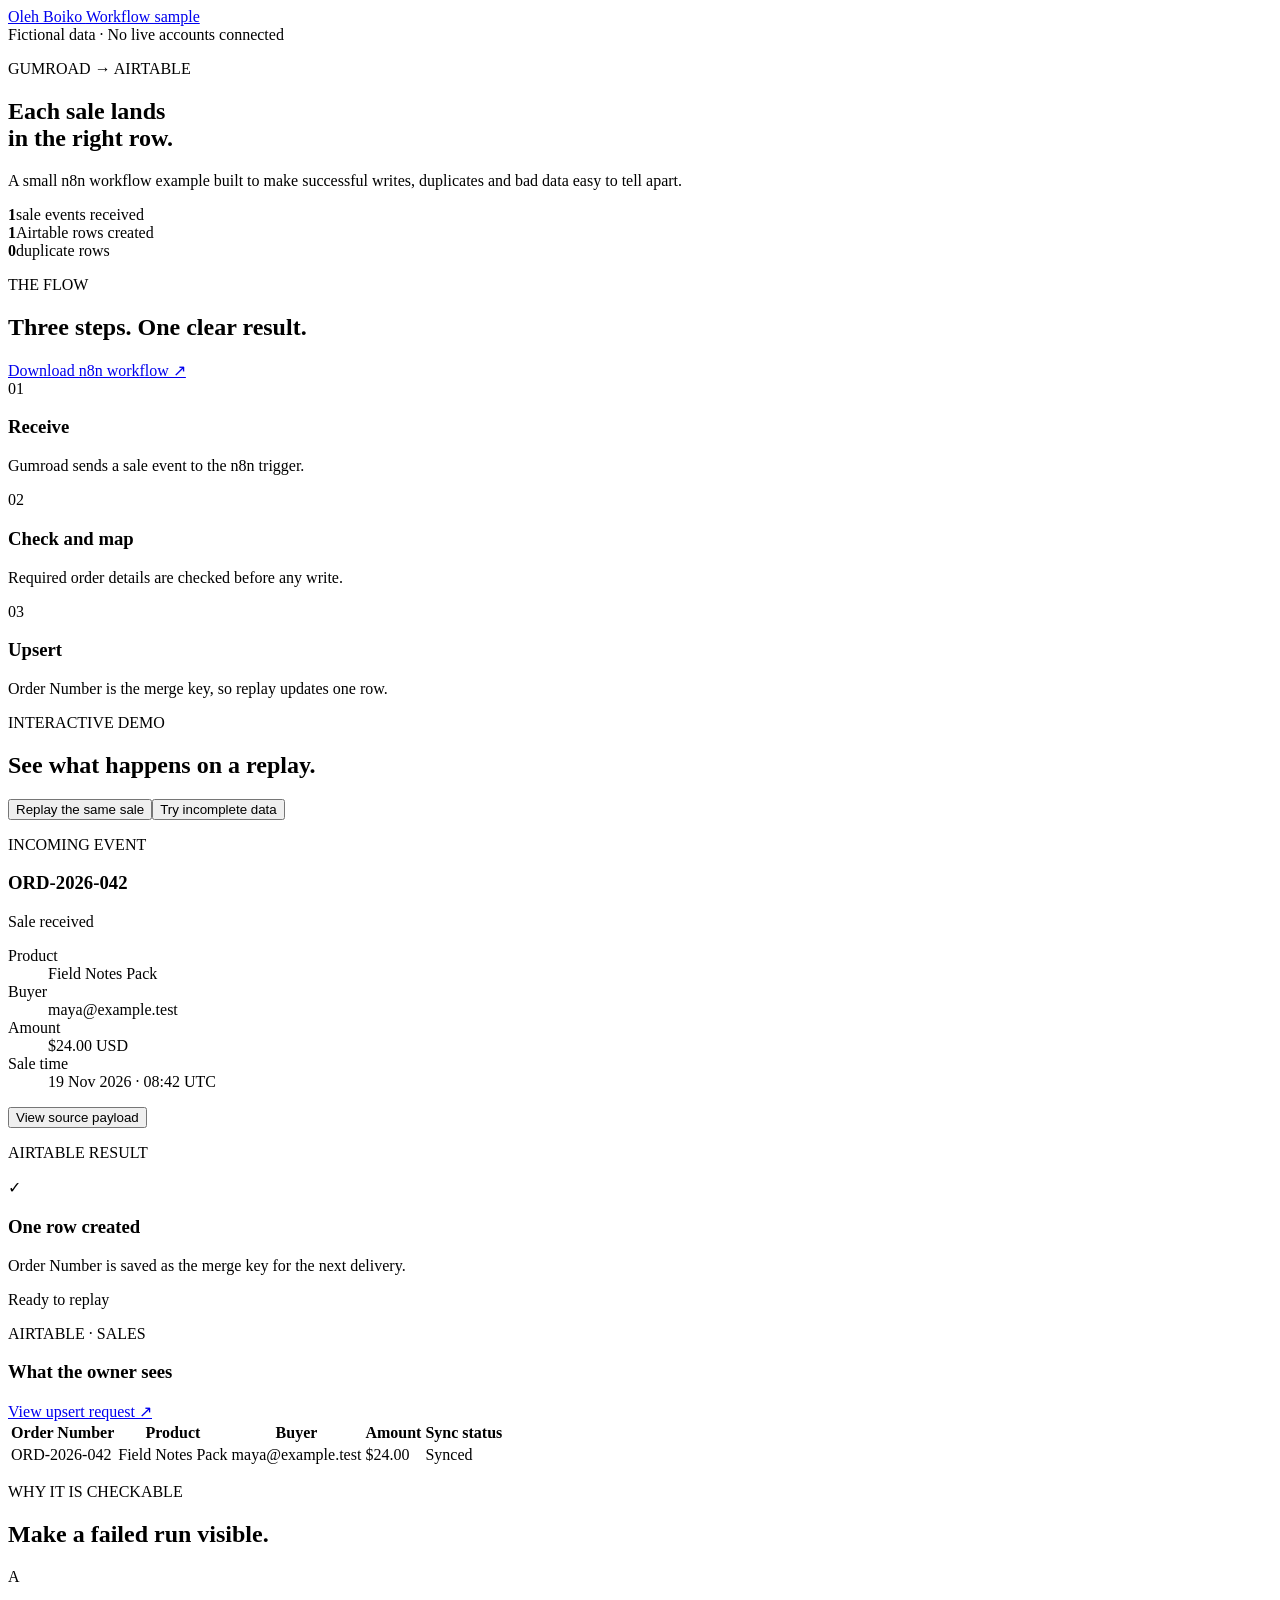
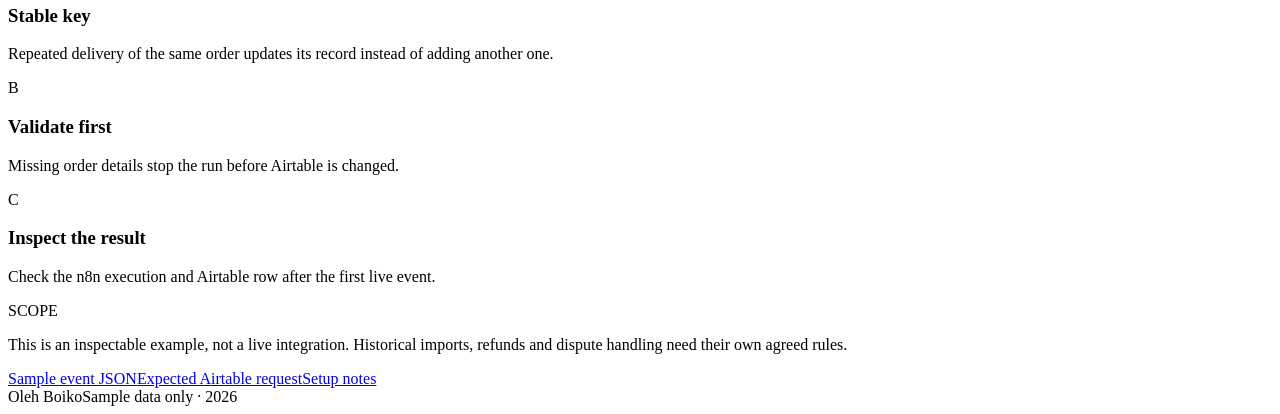
==== gumroad-airtable/index.html @ 610f54ae "Add Gumroad to Airtable workflow sample" ====
<!doctype html>
<html lang="en">
<head>
  <meta charset="utf-8">
  <meta name="viewport" content="width=device-width, initial-scale=1">
  <meta name="description" content="A clear, fictional-data walkthrough of a Gumroad to Airtable sales workflow by Oleh Boiko.">
  <title>Gumroad to Airtable · Oleh Boiko</title>
  <link rel="stylesheet" href="styles.css">
</head>
<body>
  <header class="topbar">
    <a class="wordmark" href="../">Oleh Boiko <span>Workflow sample</span></a>
    <div class="demo-label"><span class="dot"></span> Fictional data · No live accounts connected</div>
  </header>

  <main>
    <section class="hero">
      <p class="eyebrow">GUMROAD → AIRTABLE</p>
      <h1>Each sale lands<br>in the right row.</h1>
      <p class="intro">A small n8n workflow example built to make successful writes, duplicates and bad data easy to tell apart.</p>
      <div class="summary-row">
        <div class="summary-card"><strong id="event-count">1</strong><span>sale events received</span></div>
        <div class="summary-card"><strong id="row-count">1</strong><span>Airtable rows created</span></div>
        <div class="summary-card"><strong id="duplicate-count">0</strong><span>duplicate rows</span></div>
      </div>
    </section>

    <section class="flow-section" aria-labelledby="flow-title">
      <div class="section-heading">
        <div><p class="eyebrow">THE FLOW</p><h2 id="flow-title">Three steps. One clear result.</h2></div>
        <a class="text-link" href="n8n-workflow.json" download>Download n8n workflow ↗</a>
      </div>
      <div class="flow-grid">
        <article class="flow-card"><span class="step">01</span><h3>Receive</h3><p>Gumroad sends a sale event to the n8n trigger.</p></article>
        <article class="flow-card"><span class="step">02</span><h3>Check and map</h3><p>Required order details are checked before any write.</p></article>
        <article class="flow-card"><span class="step">03</span><h3>Upsert</h3><p>Order Number is the merge key, so replay updates one row.</p></article>
      </div>
    </section>

    <section class="demo-section" aria-labelledby="demo-title">
      <div class="section-heading demo-heading">
        <div><p class="eyebrow">INTERACTIVE DEMO</p><h2 id="demo-title">See what happens on a replay.</h2></div>
        <div class="actions"><button id="replay-sale" class="button primary">Replay the same sale</button><button id="send-invalid" class="button secondary">Try incomplete data</button></div>
      </div>

      <div class="demo-grid">
        <article class="panel">
          <div class="panel-head"><div><p class="eyebrow">INCOMING EVENT</p><h3>ORD-2026-042</h3></div><span class="pill success">Sale received</span></div>
          <dl class="details">
            <div><dt>Product</dt><dd>Field Notes Pack</dd></div>
            <div><dt>Buyer</dt><dd>maya@example.test</dd></div>
            <div><dt>Amount</dt><dd>$24.00 USD</dd></div>
            <div><dt>Sale time</dt><dd>19 Nov 2026 · 08:42 UTC</dd></div>
          </dl>
          <button class="text-link payload-toggle" id="toggle-payload" aria-expanded="false">View source payload</button>
          <pre id="payload" class="code-panel" hidden></pre>
        </article>

        <article class="panel outcome-panel">
          <p class="eyebrow">AIRTABLE RESULT</p>
          <div class="result-icon" aria-hidden="true">✓</div>
          <h3 id="result-title">One row created</h3>
          <p id="result-copy">Order Number is saved as the merge key for the next delivery.</p>
          <div class="result-note"><span class="dot blue"></span><span id="run-status">Ready to replay</span></div>
        </article>
      </div>

      <div class="table-panel">
        <div class="table-top"><div><p class="eyebrow">AIRTABLE · SALES</p><h3>What the owner sees</h3></div><a class="text-link" href="expected-airtable-upsert.json" download>View upsert request ↗</a></div>
        <div class="table-scroll"><table>
          <thead><tr><th>Order Number</th><th>Product</th><th>Buyer</th><th>Amount</th><th>Sync status</th></tr></thead>
          <tbody id="sales-rows"><tr><td>ORD-2026-042</td><td>Field Notes Pack</td><td>maya@example.test</td><td>$24.00</td><td><span class="row-status">Synced</span></td></tr></tbody>
        </table></div>
        <p id="exception-message" class="exception" hidden></p>
      </div>
    </section>

    <section class="principles">
      <div class="section-heading"><div><p class="eyebrow">WHY IT IS CHECKABLE</p><h2>Make a failed run visible.</h2></div></div>
      <div class="principle-grid">
        <article><span class="step">A</span><h3>Stable key</h3><p>Repeated delivery of the same order updates its record instead of adding another one.</p></article>
        <article><span class="step">B</span><h3>Validate first</h3><p>Missing order details stop the run before Airtable is changed.</p></article>
        <article><span class="step">C</span><h3>Inspect the result</h3><p>Check the n8n execution and Airtable row after the first live event.</p></article>
      </div>
    </section>

    <section class="scope-note">
      <p class="eyebrow">SCOPE</p>
      <p>This is an inspectable example, not a live integration. Historical imports, refunds and dispute handling need their own agreed rules.</p>
      <div class="download-links"><a href="sample-sale.json" download>Sample event JSON</a><a href="expected-airtable-upsert.json" download>Expected Airtable request</a><a href="README.md">Setup notes</a></div>
    </section>
  </main>

  <footer><span>Oleh Boiko</span><span>Sample data only · 2026</span></footer>
  <script src="app.js"></script>
</body>
</html>
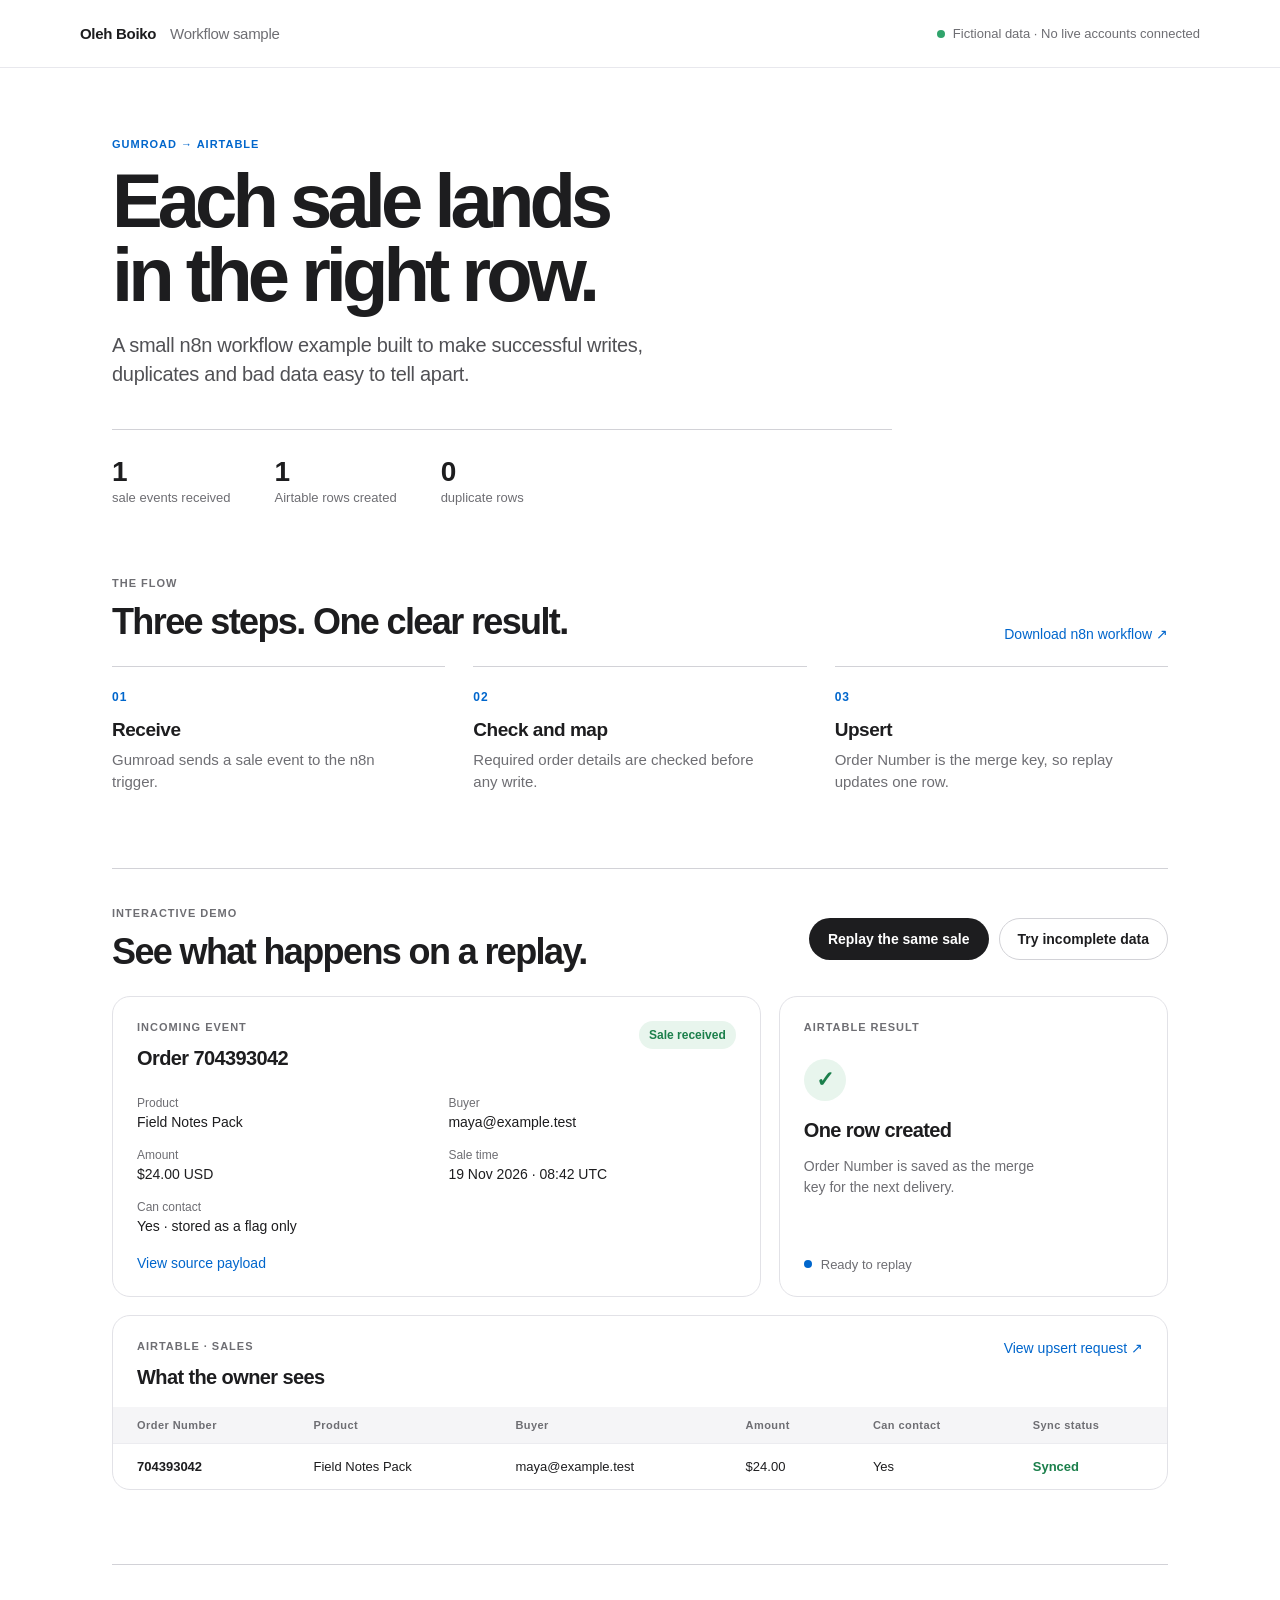
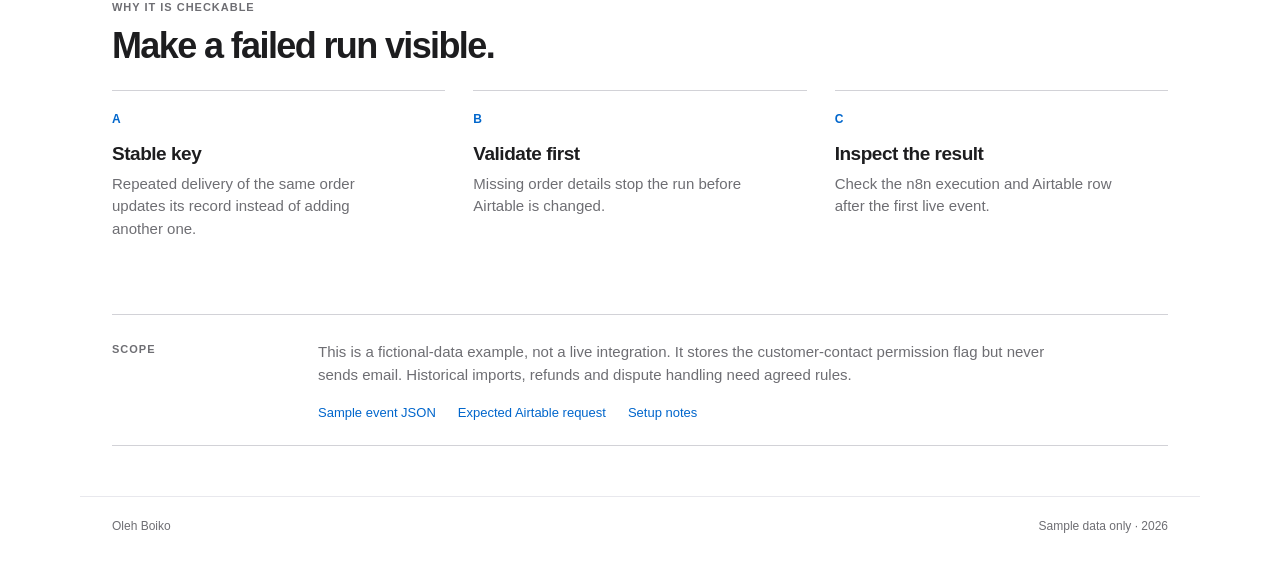
==== commit 7e119c44: "Clarify contact flag in Gumroad workflow demo" ====
--- a/gumroad-airtable/index.html
+++ b/gumroad-airtable/index.html
@@ -45,12 +45,13 @@
 
       <div class="demo-grid">
         <article class="panel">
-          <div class="panel-head"><div><p class="eyebrow">INCOMING EVENT</p><h3>ORD-2026-042</h3></div><span class="pill success">Sale received</span></div>
+          <div class="panel-head"><div><p class="eyebrow">INCOMING EVENT</p><h3>Order 704393042</h3></div><span class="pill success">Sale received</span></div>
           <dl class="details">
             <div><dt>Product</dt><dd>Field Notes Pack</dd></div>
             <div><dt>Buyer</dt><dd>maya@example.test</dd></div>
             <div><dt>Amount</dt><dd>$24.00 USD</dd></div>
             <div><dt>Sale time</dt><dd>19 Nov 2026 · 08:42 UTC</dd></div>
+            <div><dt>Can contact</dt><dd>Yes · stored as a flag only</dd></div>
           </dl>
           <button class="text-link payload-toggle" id="toggle-payload" aria-expanded="false">View source payload</button>
           <pre id="payload" class="code-panel" hidden></pre>
@@ -68,8 +69,8 @@
       <div class="table-panel">
         <div class="table-top"><div><p class="eyebrow">AIRTABLE · SALES</p><h3>What the owner sees</h3></div><a class="text-link" href="expected-airtable-upsert.json" download>View upsert request ↗</a></div>
         <div class="table-scroll"><table>
-          <thead><tr><th>Order Number</th><th>Product</th><th>Buyer</th><th>Amount</th><th>Sync status</th></tr></thead>
-          <tbody id="sales-rows"><tr><td>ORD-2026-042</td><td>Field Notes Pack</td><td>maya@example.test</td><td>$24.00</td><td><span class="row-status">Synced</span></td></tr></tbody>
+          <thead><tr><th>Order Number</th><th>Product</th><th>Buyer</th><th>Amount</th><th>Can contact</th><th>Sync status</th></tr></thead>
+          <tbody id="sales-rows"><tr><td>704393042</td><td>Field Notes Pack</td><td>maya@example.test</td><td>$24.00</td><td>Yes</td><td><span class="row-status">Synced</span></td></tr></tbody>
         </table></div>
         <p id="exception-message" class="exception" hidden></p>
       </div>
@@ -86,7 +87,7 @@
 
     <section class="scope-note">
       <p class="eyebrow">SCOPE</p>
-      <p>This is an inspectable example, not a live integration. Historical imports, refunds and dispute handling need their own agreed rules.</p>
+      <p>This is a fictional-data example, not a live integration. It stores the customer-contact permission flag but never sends email. Historical imports, refunds and dispute handling need agreed rules.</p>
       <div class="download-links"><a href="sample-sale.json" download>Sample event JSON</a><a href="expected-airtable-upsert.json" download>Expected Airtable request</a><a href="README.md">Setup notes</a></div>
     </section>
   </main>
@@ -95,4 +96,3 @@
   <script src="app.js"></script>
 </body>
 </html>
-
--- a/gumroad-airtable/styles.css
+++ b/gumroad-airtable/styles.css
@@ -0,0 +1,2 @@
+:root{color-scheme:light;--ink:#1d1d1f;--muted:#6e6e73;--line:#d2d2d7;--blue:#06c;--paper:#fff;--wash:#f5f5f7;--green:#1b7f4b;--red:#a33325}*{box-sizing:border-box}html{scroll-behavior:smooth}body{margin:0;background:var(--paper);color:var(--ink);font-family:-apple-system,BlinkMacSystemFont,"Segoe UI",sans-serif;-webkit-font-smoothing:antialiased}.topbar{height:68px;padding:0 max(24px,calc((100vw - 1120px)/2));display:flex;align-items:center;justify-content:space-between;border-bottom:1px solid #e8e8ed}.wordmark{color:var(--ink);text-decoration:none;font-size:15px;font-weight:650;letter-spacing:-.02em}.wordmark span{margin-left:10px;color:var(--muted);font-weight:450}.demo-label{display:flex;align-items:center;gap:8px;color:var(--muted);font-size:13px}.dot{display:inline-block;width:8px;height:8px;border-radius:50%;background:#30a46c}.dot.blue{background:var(--blue)}main{max-width:1120px;margin:auto;padding:70px 32px 50px}.hero{max-width:780px;margin-bottom:72px}.eyebrow{margin:0 0 14px;color:var(--muted);font-size:11px;font-weight:700;letter-spacing:.09em}.hero .eyebrow{color:var(--blue)}h1{margin:0 0 18px;font-size:clamp(48px,7vw,76px);line-height:.98;letter-spacing:-.065em;font-weight:700}.intro{max-width:610px;margin:0;color:#515155;font-size:20px;line-height:1.45;letter-spacing:-.015em}.summary-row{display:flex;gap:44px;margin-top:40px;padding-top:28px;border-top:1px solid var(--line)}.summary-card{display:grid;gap:4px}.summary-card strong{font-size:28px;line-height:1;letter-spacing:-.04em}.summary-card span{color:var(--muted);font-size:13px}.flow-section,.demo-section,.principles{margin-bottom:74px}.section-heading{display:flex;align-items:flex-end;justify-content:space-between;gap:24px;margin-bottom:24px}.section-heading h2{margin:0;font-size:clamp(27px,4vw,36px);line-height:1.08;letter-spacing:-.045em}.text-link{border:0;background:none;padding:0;color:var(--blue);font:inherit;font-size:14px;text-decoration:none;cursor:pointer}.text-link:hover{text-decoration:underline}.flow-grid,.principle-grid{display:grid;grid-template-columns:repeat(3,1fr);gap:28px}.flow-card,.principle-grid article{border-top:1px solid var(--line);padding:20px 0 0}.step{color:var(--blue);font-size:12px;font-weight:700;letter-spacing:.08em}.flow-card h3,.principle-grid h3{margin:14px 0 8px;font-size:19px;letter-spacing:-.025em}.flow-card p,.principle-grid p{max-width:290px;margin:0;color:var(--muted);font-size:15px;line-height:1.5}.demo-section{padding:38px 0 0;border-top:1px solid var(--line)}.demo-heading{align-items:center}.actions{display:flex;gap:10px;flex-wrap:wrap}.button{border:1px solid transparent;border-radius:999px;padding:12px 18px;font:inherit;font-size:14px;font-weight:600;cursor:pointer;transition:transform .15s,background .15s}.button:active{transform:scale(.98)}.button.primary{background:var(--ink);color:#fff}.button.primary:hover{background:#333}.button.secondary{border-color:var(--line);background:#fff;color:var(--ink)}.button.secondary:hover{background:var(--wash)}.demo-grid{display:grid;grid-template-columns:1.25fr .75fr;gap:18px;margin-bottom:18px}.panel,.table-panel{border:1px solid #e2e2e7;border-radius:18px;background:#fff;padding:24px}.panel-head,.table-top{display:flex;align-items:flex-start;justify-content:space-between;gap:16px}.panel h3,.table-panel h3{margin:0;font-size:20px;letter-spacing:-.03em}.pill{border-radius:999px;padding:7px 10px;font-size:12px;font-weight:600}.pill.success{background:#e8f5ed;color:var(--green)}.details{margin:26px 0 20px;display:grid;grid-template-columns:1fr 1fr;gap:18px 24px}.details div{min-width:0}.details dt{color:var(--muted);font-size:12px;margin-bottom:4px}.details dd{margin:0;font-size:14px;overflow-wrap:anywhere}.code-panel{margin:16px 0 0;max-height:240px;overflow:auto;border-radius:12px;background:#f5f5f7;padding:16px;color:#303036;font:12px/1.5 ui-monospace,SFMono-Regular,Consolas,monospace}.outcome-panel{display:flex;flex-direction:column;align-items:flex-start}.result-icon{width:42px;height:42px;margin:12px 0 18px;border-radius:50%;display:grid;place-items:center;background:#e8f5ed;color:var(--green);font-size:22px;font-weight:700}.outcome-panel>p:not(.eyebrow){max-width:250px;color:var(--muted);font-size:14px;line-height:1.5}.result-note{display:flex;align-items:center;gap:9px;margin-top:auto;padding-top:18px;color:var(--muted);font-size:13px}.table-panel{padding:24px 0 0}.table-top{padding:0 24px 18px}.table-scroll{overflow-x:auto}table{width:100%;border-collapse:collapse;text-align:left;font-size:13px}th{padding:12px 24px;background:var(--wash);color:var(--muted);font-size:11px;font-weight:650;letter-spacing:.04em}td{padding:15px 24px;border-top:1px solid #ececf0;white-space:nowrap}td:first-child{font-weight:650}.row-status{color:var(--green);font-weight:600}.exception{margin:0;padding:14px 24px;border-top:1px solid #f2d7d2;background:#fff8f6;color:var(--red);font-size:13px;line-height:1.5}.principles{padding-top:36px;border-top:1px solid var(--line)}.principle-grid article{padding-top:18px}.principle-grid h3{margin-top:16px}.scope-note{display:grid;grid-template-columns:170px 1fr;gap:14px 36px;padding:25px 0;border-top:1px solid var(--line);border-bottom:1px solid var(--line)}.scope-note .eyebrow{margin:3px 0}.scope-note>p:not(.eyebrow){max-width:730px;margin:0;color:var(--muted);font-size:15px;line-height:1.55}.download-links{grid-column:2;display:flex;gap:22px;flex-wrap:wrap;margin-top:4px}.download-links a{color:var(--blue);font-size:13px;text-decoration:none}.download-links a:hover{text-decoration:underline}footer{max-width:1120px;margin:auto;padding:22px 32px 30px;display:flex;justify-content:space-between;color:var(--muted);font-size:12px;border-top:1px solid #e8e8ed}@media(max-width:720px){main{padding:50px 22px 38px}.topbar{padding:0 22px}.demo-label{font-size:11px}.wordmark span{display:block;margin:3px 0 0}.hero{margin-bottom:56px}.summary-row{gap:20px;justify-content:space-between}.summary-card strong{font-size:24px}.summary-card span{max-width:95px;line-height:1.35}.section-heading,.demo-heading{align-items:flex-start;flex-direction:column}.flow-grid,.principle-grid,.demo-grid{grid-template-columns:1fr}.flow-grid,.principle-grid{gap:22px}.flow-card p,.principle-grid p{max-width:500px}.actions{width:100%}.button{flex:1}.scope-note{grid-template-columns:1fr;gap:12px}.download-links{grid-column:1;margin-top:8px;gap:12px 18px}.details{grid-template-columns:1fr 1fr}footer{padding:20px 22px}}@media(max-width:420px){.demo-label{max-width:160px;line-height:1.3}.summary-row{gap:12px}.summary-card strong{font-size:21px}.details{grid-template-columns:1fr}}
+
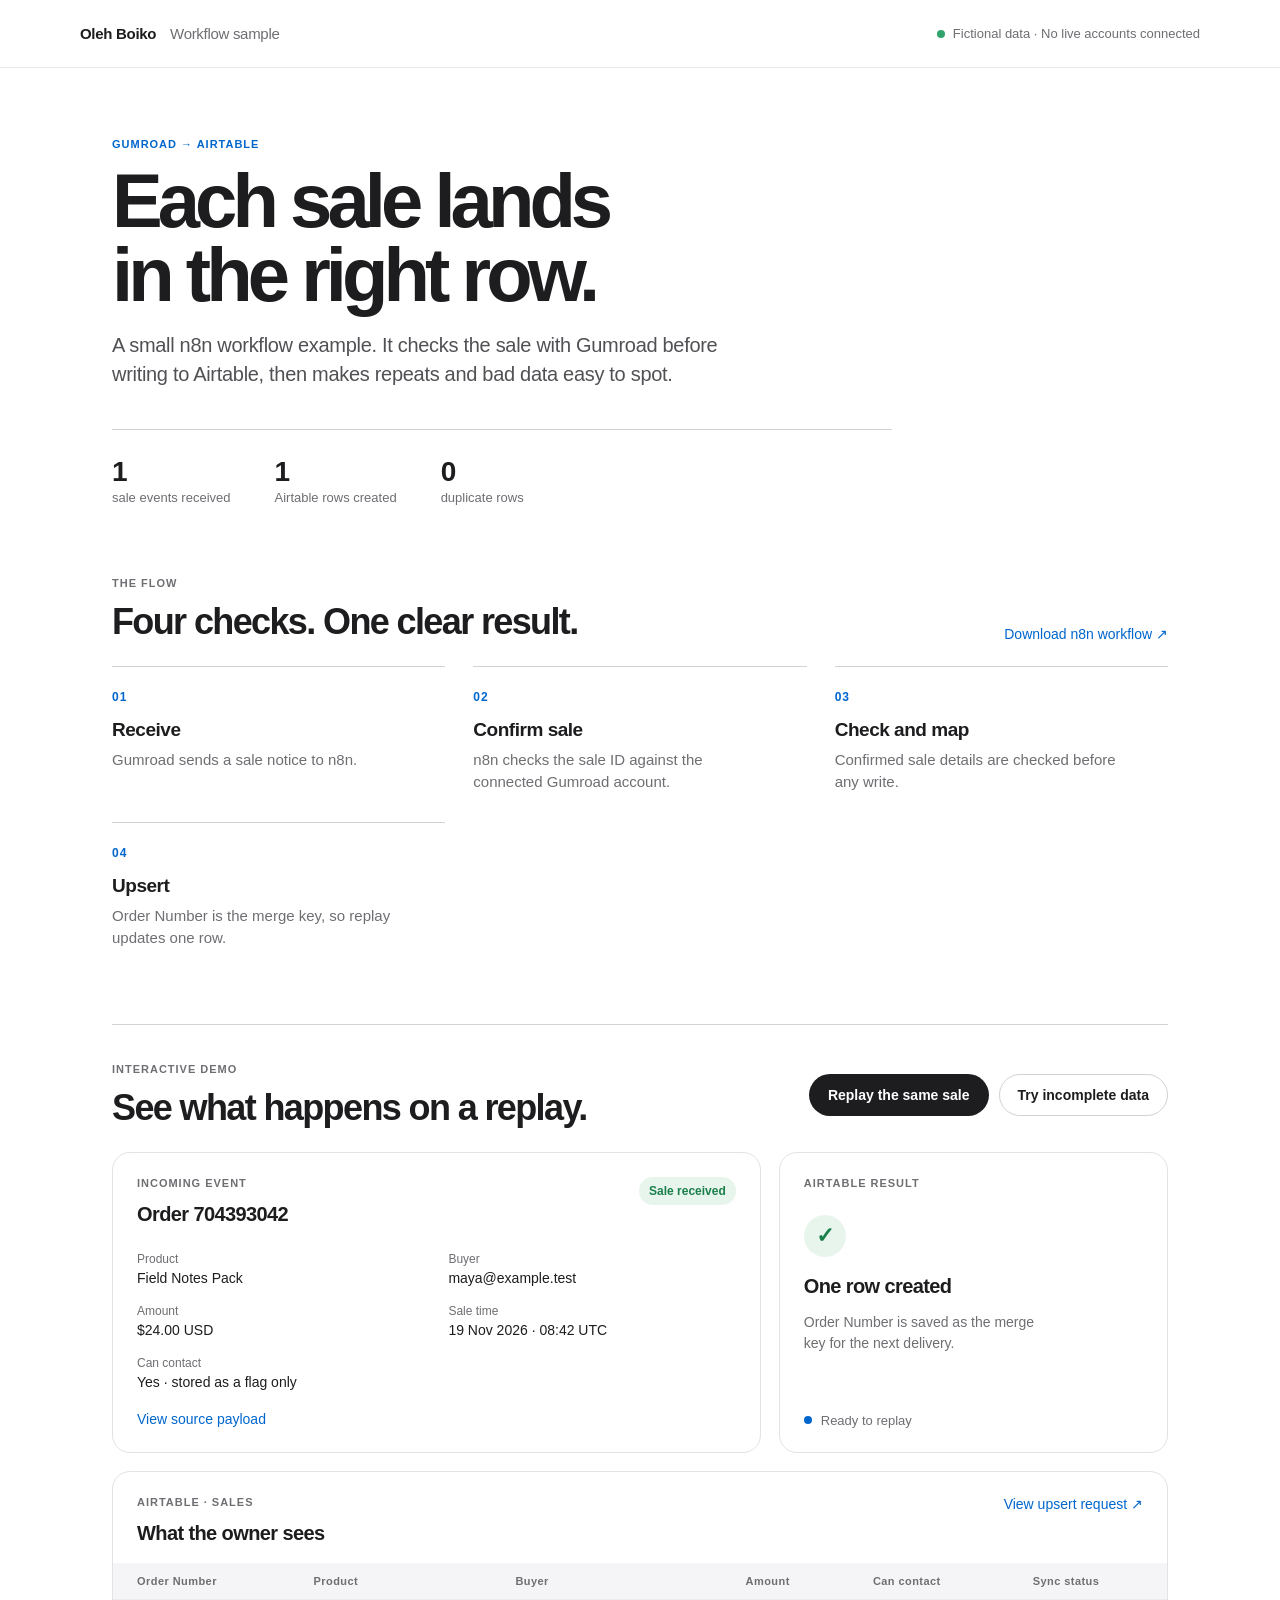
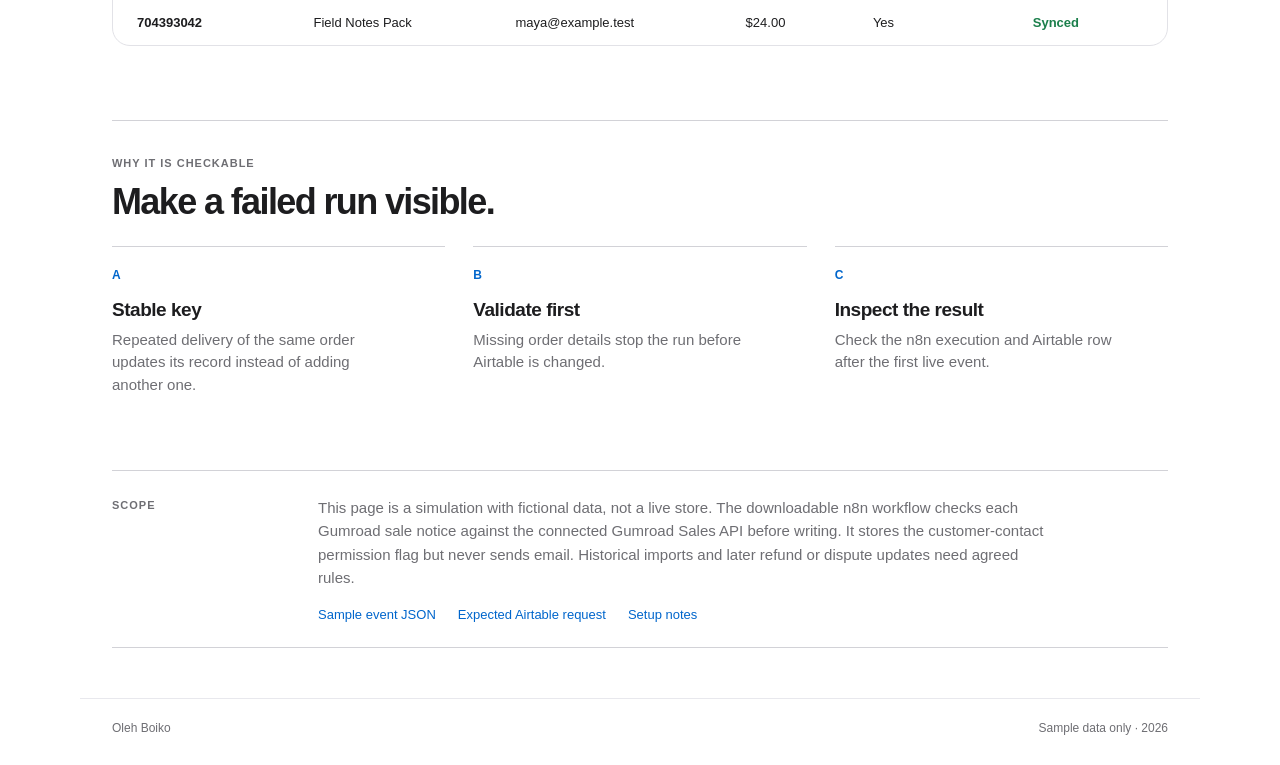
==== commit 4d2776ff: "Clarify Gumroad sale verification in demo" ====
--- a/gumroad-airtable/index.html
+++ b/gumroad-airtable/index.html
@@ -17,7 +17,7 @@
     <section class="hero">
       <p class="eyebrow">GUMROAD → AIRTABLE</p>
       <h1>Each sale lands<br>in the right row.</h1>
-      <p class="intro">A small n8n workflow example built to make successful writes, duplicates and bad data easy to tell apart.</p>
+      <p class="intro">A small n8n workflow example. It checks the sale with Gumroad before writing to Airtable, then makes repeats and bad data easy to spot.</p>
       <div class="summary-row">
         <div class="summary-card"><strong id="event-count">1</strong><span>sale events received</span></div>
         <div class="summary-card"><strong id="row-count">1</strong><span>Airtable rows created</span></div>
@@ -27,13 +27,14 @@
 
     <section class="flow-section" aria-labelledby="flow-title">
       <div class="section-heading">
-        <div><p class="eyebrow">THE FLOW</p><h2 id="flow-title">Three steps. One clear result.</h2></div>
+        <div><p class="eyebrow">THE FLOW</p><h2 id="flow-title">Four checks. One clear result.</h2></div>
         <a class="text-link" href="n8n-workflow.json" download>Download n8n workflow ↗</a>
       </div>
       <div class="flow-grid">
-        <article class="flow-card"><span class="step">01</span><h3>Receive</h3><p>Gumroad sends a sale event to the n8n trigger.</p></article>
-        <article class="flow-card"><span class="step">02</span><h3>Check and map</h3><p>Required order details are checked before any write.</p></article>
-        <article class="flow-card"><span class="step">03</span><h3>Upsert</h3><p>Order Number is the merge key, so replay updates one row.</p></article>
+        <article class="flow-card"><span class="step">01</span><h3>Receive</h3><p>Gumroad sends a sale notice to n8n.</p></article>
+        <article class="flow-card"><span class="step">02</span><h3>Confirm sale</h3><p>n8n checks the sale ID against the connected Gumroad account.</p></article>
+        <article class="flow-card"><span class="step">03</span><h3>Check and map</h3><p>Confirmed sale details are checked before any write.</p></article>
+        <article class="flow-card"><span class="step">04</span><h3>Upsert</h3><p>Order Number is the merge key, so replay updates one row.</p></article>
       </div>
     </section>
 
@@ -87,7 +88,7 @@
 
     <section class="scope-note">
       <p class="eyebrow">SCOPE</p>
-      <p>This is a fictional-data example, not a live integration. It stores the customer-contact permission flag but never sends email. Historical imports, refunds and dispute handling need agreed rules.</p>
+      <p>This page is a simulation with fictional data, not a live store. The downloadable n8n workflow checks each Gumroad sale notice against the connected Gumroad Sales API before writing. It stores the customer-contact permission flag but never sends email. Historical imports and later refund or dispute updates need agreed rules.</p>
       <div class="download-links"><a href="sample-sale.json" download>Sample event JSON</a><a href="expected-airtable-upsert.json" download>Expected Airtable request</a><a href="README.md">Setup notes</a></div>
     </section>
   </main>
@@ -96,3 +97,4 @@
   <script src="app.js"></script>
 </body>
 </html>
+
